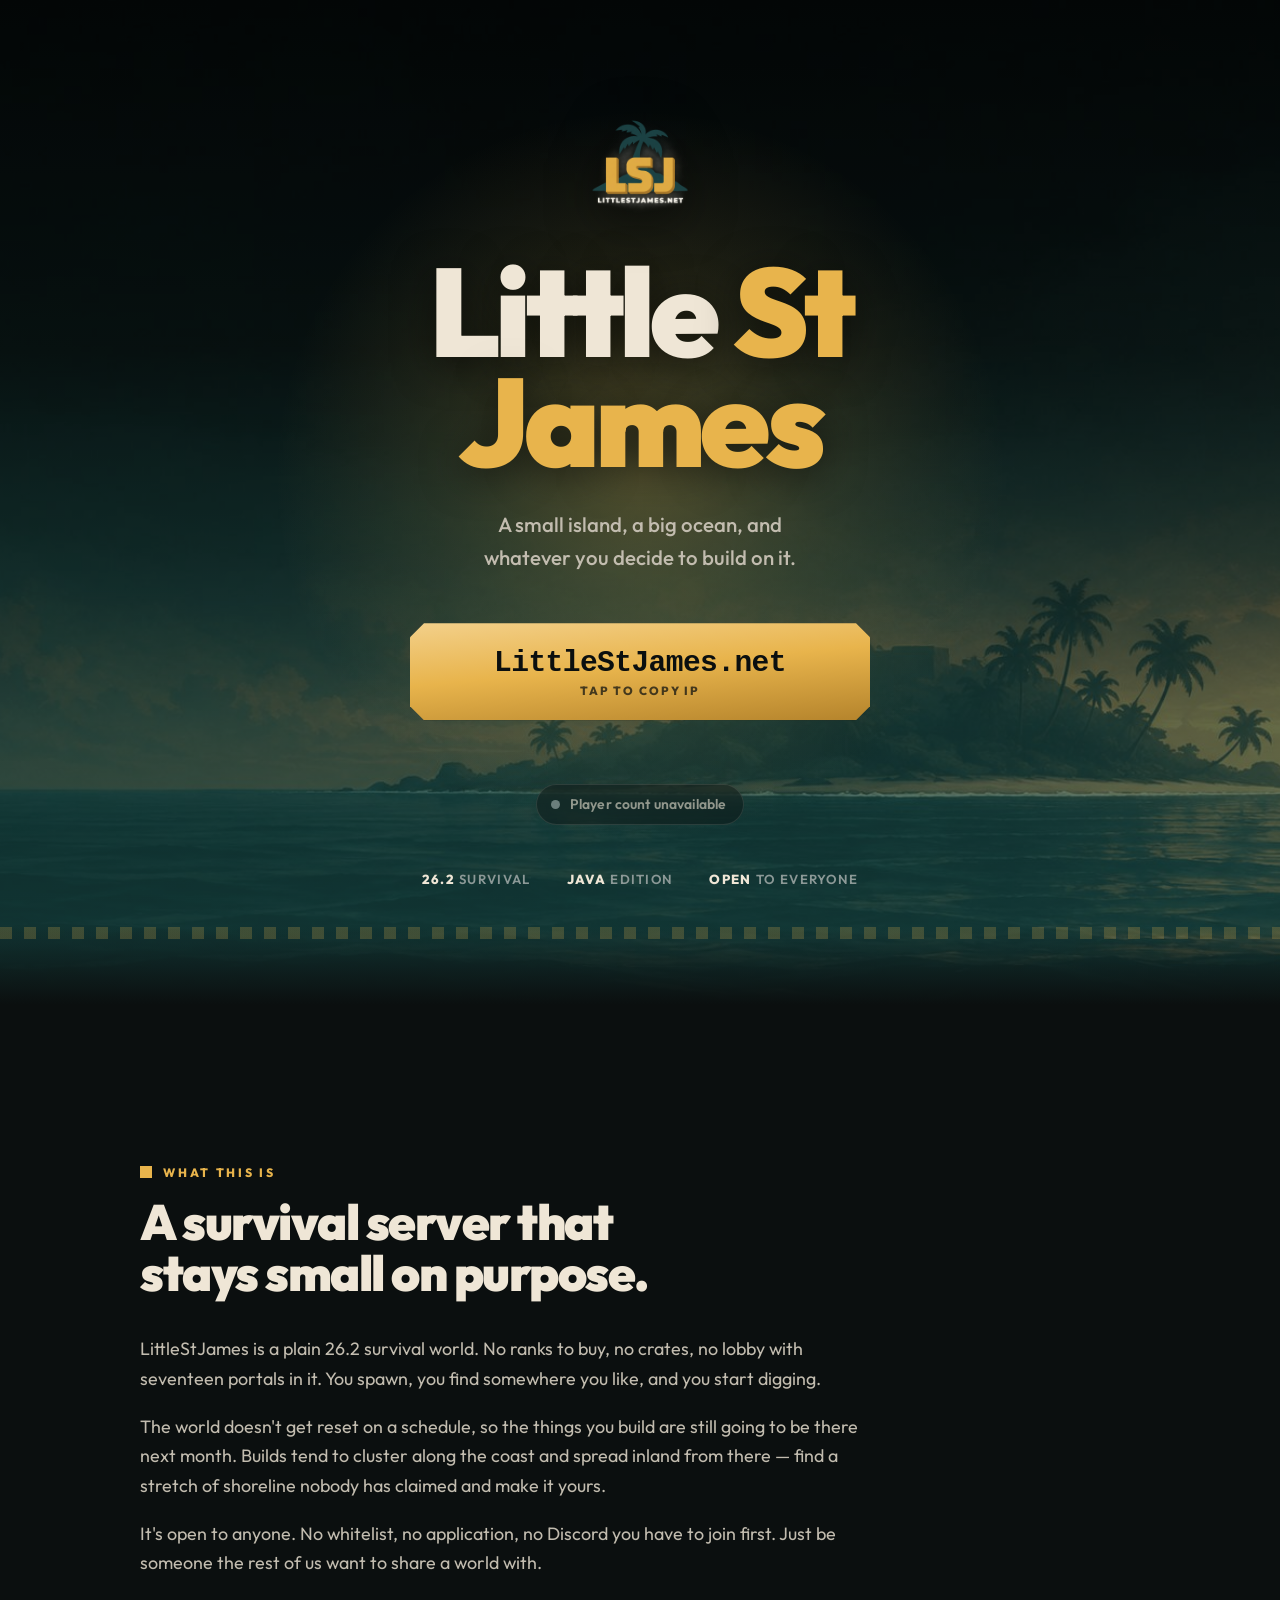
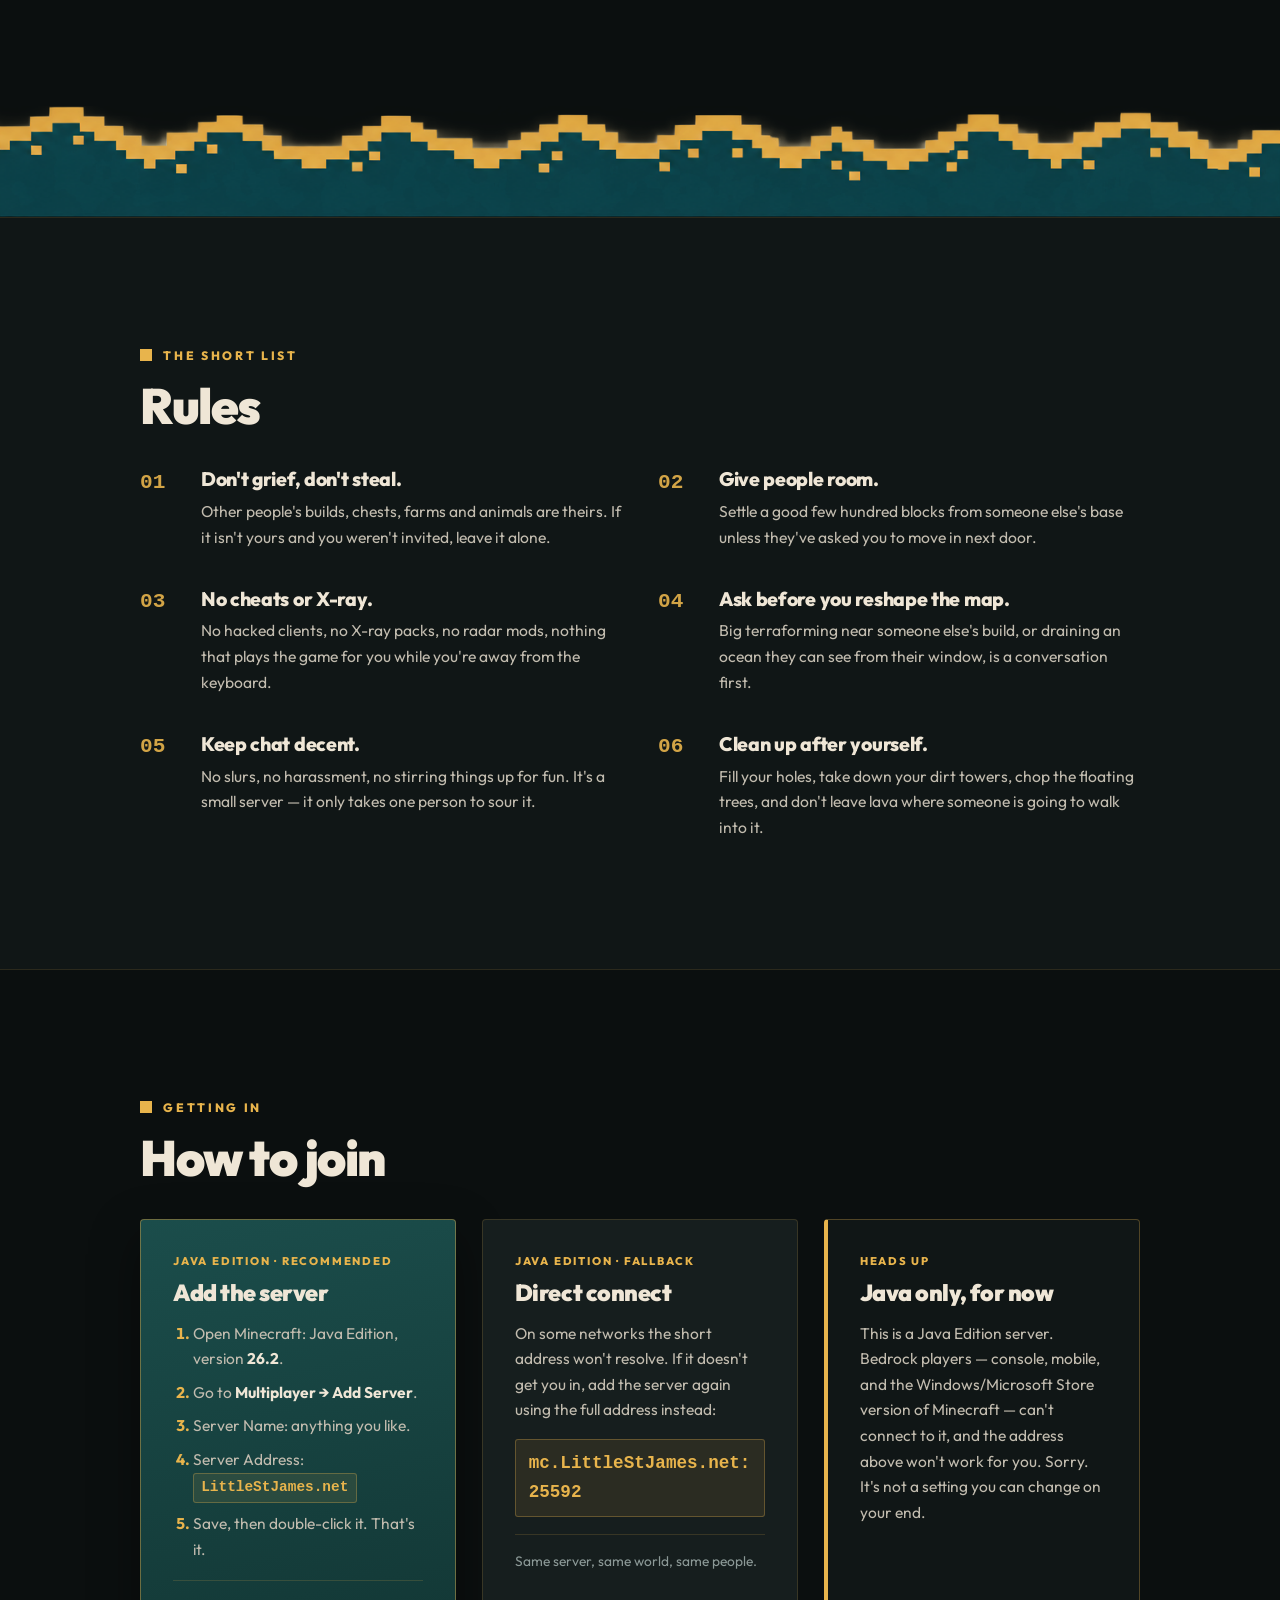
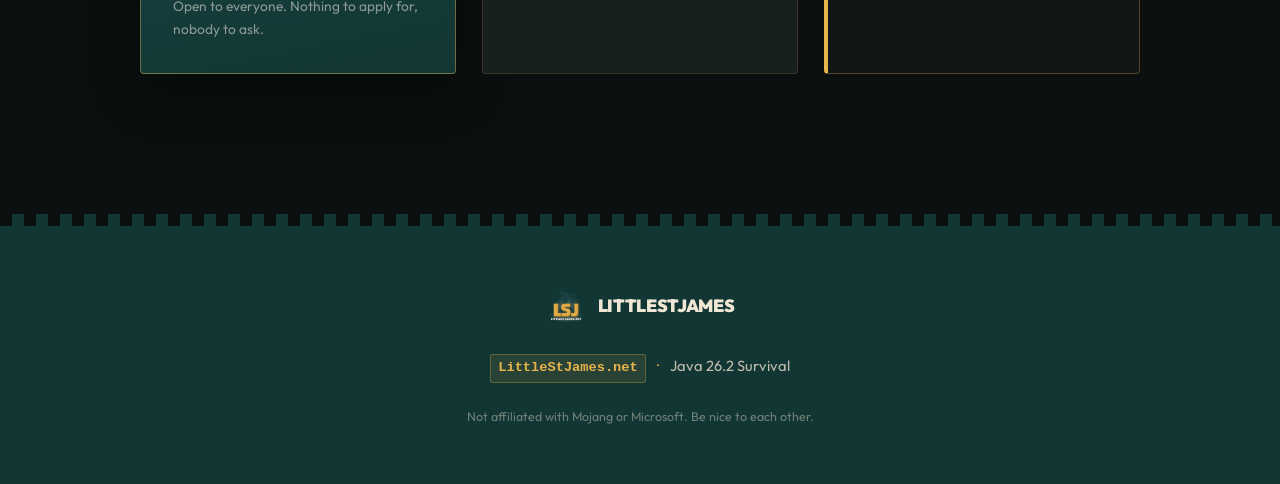
==== index.html @ f07c0906 "LittleStJames.net Single-page site for the LittleStJames Minecraft server. Plain HTML and CSS, no bu" ====
<!doctype html>
<html lang="en">
<head>
<meta charset="utf-8">
<meta name="viewport" content="width=device-width, initial-scale=1">
<title>LittleStJames — Minecraft Survival</title>
<meta name="description" content="A small, friendly 26.2 survival server. Java Edition. Open to everyone — join at LittleStJames.net">
<link rel="canonical" href="https://littlestjames.net/">

<meta property="og:type" content="website">
<meta property="og:url" content="https://littlestjames.net/">
<meta property="og:title" content="LittleStJames — Minecraft Survival">
<meta property="og:description" content="A small, friendly 26.2 survival server. Java Edition. Open to everyone — join at LittleStJames.net">
<meta property="og:image" content="https://littlestjames.net/assets/og-image.png">
<meta property="og:image:width" content="1200">
<meta property="og:image:height" content="630">
<meta name="twitter:card" content="summary_large_image">
<meta name="theme-color" content="#0B0F0F">

<link rel="icon" href="assets/icon.png" type="image/png">
<link rel="apple-touch-icon" href="assets/icon.png">

<link rel="preconnect" href="https://fonts.googleapis.com">
<link rel="preconnect" href="https://fonts.gstatic.com" crossorigin>
<link href="https://fonts.googleapis.com/css2?family=Outfit:wght@400;500;600;800;900&display=swap" rel="stylesheet">

<link rel="stylesheet" href="styles.css">
</head>
<body>

<a class="skip" href="#join">Skip to how to join</a>

<!-- ============ HERO ============ -->
<header class="hero">
  <div class="hero__bg" aria-hidden="true"></div>
  <div class="hero__sun" aria-hidden="true"></div>

  <div class="wrap hero__inner">
    <img class="hero__icon" src="assets/icon.png" alt="LittleStJames server icon" width="132" height="132">

    <h1 class="hero__title">
      <span class="wm-little">Little</span> <span class="wm-st">St</span>
      <span class="wm-james">James</span>
    </h1>
    <p class="hero__tag">A small island, a big ocean, and whatever you decide to build on it.</p>

    <div class="copy">
      <button class="copy__btn" type="button" id="copyBtn" data-ip="LittleStJames.net">
        <span class="copy__label" id="copyLabel">LittleStJames.net</span>
        <span class="copy__hint" id="copyHint">Tap to copy IP</span>
      </button>
      <p class="copy__status" id="copyStatus" role="status" aria-live="polite"></p>
    </div>

    <p class="live" id="live" data-state="loading" role="status">
      <span class="live__dot" aria-hidden="true"></span>
      <span class="live__text" id="liveText">Checking the server…</span>
    </p>
    <p class="live-who" id="liveWho" hidden></p>

    <ul class="hero__meta">
      <li><strong class="ver">26.2</strong> Survival</li>
      <li><strong>Java</strong> Edition</li>
      <li><strong>Open</strong> to everyone</li>
    </ul>
  </div>

  <div class="shore" aria-hidden="true"></div>
</header>

<main>

  <!-- ============ ABOUT ============ -->
  <section class="section" id="about">
    <div class="wrap">
      <p class="eyebrow">What this is</p>
      <h2 class="h2">A survival server that stays small on purpose.</h2>
      <div class="prose">
        <p>LittleStJames is a plain <span class="ver">26.2</span> survival world. No ranks to buy, no crates, no lobby with
        seventeen portals in it. You spawn, you find somewhere you like, and you start digging.</p>
        <p>The world doesn't get reset on a schedule, so the things you build are still going to be
        there next month. Builds tend to cluster along the coast and spread inland from there —
        find a stretch of shoreline nobody has claimed and make it yours.</p>
        <p>It's open to anyone. No whitelist, no application, no Discord you have to join first.
        Just be someone the rest of us want to share a world with.</p>
      </div>
    </div>
  </section>

  <div class="divider" aria-hidden="true"></div>

  <!-- ============ RULES ============ -->
  <section class="section section--alt" id="rules">
    <div class="wrap">
      <p class="eyebrow">The short list</p>
      <h2 class="h2">Rules</h2>

      <ol class="rules">
        <li>
          <h3>Don't grief, don't steal.</h3>
          <p>Other people's builds, chests, farms and animals are theirs. If it isn't yours and you
          weren't invited, leave it alone.</p>
        </li>
        <li>
          <h3>Give people room.</h3>
          <p>Settle a good few hundred blocks from someone else's base unless they've asked you to
          move in next door.</p>
        </li>
        <li>
          <h3>No cheats or X-ray.</h3>
          <p>No hacked clients, no X-ray packs, no radar mods, nothing that plays the game for you
          while you're away from the keyboard.</p>
        </li>
        <li>
          <h3>Ask before you reshape the map.</h3>
          <p>Big terraforming near someone else's build, or draining an ocean they can see from
          their window, is a conversation first.</p>
        </li>
        <li>
          <h3>Keep chat decent.</h3>
          <p>No slurs, no harassment, no stirring things up for fun. It's a small server — it only
          takes one person to sour it.</p>
        </li>
        <li>
          <h3>Clean up after yourself.</h3>
          <p>Fill your holes, take down your dirt towers, chop the floating trees, and don't leave
          lava where someone is going to walk into it.</p>
        </li>
      </ol>
    </div>
  </section>

  <!-- ============ JOIN ============ -->
  <section class="section" id="join">
    <div class="wrap">
      <p class="eyebrow">Getting in</p>
      <h2 class="h2">How to join</h2>

      <div class="cards">

        <article class="card card--primary">
          <p class="card__kicker">Java Edition · Recommended</p>
          <h3 class="card__title">Add the server</h3>
          <ol class="steps">
            <li>Open Minecraft: Java Edition, version <strong class="ver">26.2</strong>.</li>
            <li>Go to <strong>Multiplayer → Add Server</strong>.</li>
            <li>Server Name: anything you like.</li>
            <li>Server Address: <code class="ip" data-copy="LittleStJames.net">LittleStJames.net</code></li>
            <li>Save, then double-click it. That's it.</li>
          </ol>
          <p class="card__note">Open to everyone. Nothing to apply for, nobody to ask.</p>
        </article>

        <article class="card">
          <p class="card__kicker">Java Edition · Fallback</p>
          <h3 class="card__title">Direct connect</h3>
          <p class="card__body">On some networks the short address won't resolve. If it doesn't get
          you in, add the server again using the full address instead:</p>
          <p class="bigip"><code class="ip" data-copy="mc.LittleStJames.net:25592">mc.LittleStJames.net:25592</code></p>
          <p class="card__note">Same server, same world, same people.</p>
        </article>

        <article class="card card--warn">
          <p class="card__kicker">Heads up</p>
          <h3 class="card__title">Java only, for now</h3>
          <p class="card__body">This is a Java Edition server. Bedrock players — console, mobile,
          and the Windows/Microsoft Store version of Minecraft — can't connect to it, and the
          address above won't work for you. Sorry. It's not a setting you can change on your end.</p>
        </article>

      </div>
    </div>
  </section>

</main>

<!-- ============ FOOTER ============ -->
<footer class="footer">
  <div class="wrap footer__inner">
    <div class="footer__brand">
      <img src="assets/icon.png" alt="" width="40" height="40">
      <span>LittleStJames</span>
    </div>
    <p class="footer__meta">
      <code class="ip" data-copy="LittleStJames.net">LittleStJames.net</code>
      <span class="dot">·</span> Java <span class="ver">26.2</span> Survival
    </p>
    <p class="footer__fine">Not affiliated with Mojang or Microsoft. Be nice to each other.</p>
  </div>
</footer>

<script>
(function () {
  var STATUS = document.getElementById('copyStatus');

  /* Legacy path: works when the Clipboard API is absent OR refuses. */
  function legacyCopy(text) {
    return new Promise(function (resolve, reject) {
      var ta = document.createElement('textarea');
      ta.value = text;
      ta.setAttribute('readonly', '');
      ta.style.position = 'fixed';
      ta.style.top = '-1000px';
      document.body.appendChild(ta);
      ta.select();
      ta.setSelectionRange(0, text.length);
      var ok = false;
      try { ok = document.execCommand('copy'); } catch (e) { ok = false; }
      document.body.removeChild(ta);
      ok ? resolve() : reject(new Error('execCommand copy failed'));
    });
  }

  function copy(text) {
    if (navigator.clipboard && navigator.clipboard.writeText && window.isSecureContext) {
      /* If the API rejects (permission denied, document not focused, embedded
         context), fall through to the legacy path rather than giving up. */
      return navigator.clipboard.writeText(text).catch(function () {
        return legacyCopy(text);
      });
    }
    return legacyCopy(text);
  }

  function flash(msg) {
    if (!STATUS) return;
    STATUS.textContent = msg;
    clearTimeout(flash._t);
    flash._t = setTimeout(function () { STATUS.textContent = ''; }, 2600);
  }

  /* Big hero button */
  var btn = document.getElementById('copyBtn');
  var hint = document.getElementById('copyHint');
  if (btn) {
    btn.addEventListener('click', function () {
      copy(btn.dataset.ip).then(function () {
        btn.classList.add('is-copied');
        hint.textContent = 'Copied!';
        flash('Server address copied to your clipboard.');
        clearTimeout(btn._t);
        btn._t = setTimeout(function () {
          btn.classList.remove('is-copied');
          hint.textContent = 'Tap to copy IP';
        }, 2600);
      }).catch(function () {
        hint.textContent = 'Select and copy manually';
        flash('Could not copy automatically — select the address and copy it.');
      });
    });
  }

  /* ---------------------------------------------------------------
     Live player count.
     GitHub Pages is static, so the browser asks a public status API
     which does the actual server query. It follows our SRV record,
     so the plain domain is the right thing to ask about. Responses
     are cached ~60s upstream, so polling faster buys nothing.
     --------------------------------------------------------------- */
  var LIVE_URL = 'https://api.mcstatus.io/v2/status/java/littlestjames.net';
  var live = document.getElementById('live');
  var liveText = document.getElementById('liveText');
  var liveWho = document.getElementById('liveWho');

  function setLive(state, text) {
    if (!live) return;
    live.dataset.state = state;
    liveText.textContent = text;
  }

  /* The version is printed in several places. Drive them all from the live
     server rather than hardcoding, so the page cannot go stale after an
     update. Falls back to whatever is already in the markup. */
  function setVersion(v) {
    if (!v) return;
    v = String(v).trim();
    if (!v || v.length > 24) return;          // ignore junk / long modded strings
    Array.prototype.forEach.call(document.querySelectorAll('.ver'), function (el) {
      el.textContent = v;
    });
  }

  /* Renders a face + name chip per player. Faces come from mc-heads.net,
     which renders the skin from the player's UUID. */
  function setWho(players) {
    if (!liveWho) return;
    liveWho.textContent = '';

    if (!players || !players.length) { liveWho.hidden = true; return; }

    var shown = players.slice(0, 8);

    shown.forEach(function (p) {
      var chip = document.createElement('span');
      chip.className = 'who';

      /* The UUID comes from a third party and goes straight into a URL,
         so only ever let 32 hex characters through. */
      var id = String(p.uuid || '').replace(/-/g, '').toLowerCase();
      if (/^[0-9a-f]{32}$/.test(id)) {
        var img = document.createElement('img');
        img.className = 'who__face';
        img.width = 22;
        img.height = 22;
        img.alt = '';                    /* the name sits right beside it */
        img.decoding = 'async';
        img.referrerPolicy = 'no-referrer';
        img.src = 'https://mc-heads.net/avatar/' + id + '/48';
        /* If the avatar service is down, drop the image and keep the name. */
        img.addEventListener('error', function () { img.remove(); });
        chip.appendChild(img);
      }

      var nm = document.createElement('span');
      nm.className = 'who__name';
      nm.textContent = p.name;          /* textContent, never innerHTML */
      chip.appendChild(nm);

      liveWho.appendChild(chip);
    });

    if (players.length > shown.length) {
      var more = document.createElement('span');
      more.className = 'who who--more';
      more.textContent = '+' + (players.length - shown.length) + ' more';
      liveWho.appendChild(more);
    }

    liveWho.hidden = false;
  }

  function refreshLive() {
    if (!live) return;

    /* Don't let a hanging request leave "Checking…" on screen forever. */
    var ctl = typeof AbortController !== 'undefined' ? new AbortController() : null;
    var timer = setTimeout(function () { if (ctl) ctl.abort(); }, 8000);

    fetch(LIVE_URL, ctl ? { signal: ctl.signal } : undefined)
      .then(function (r) {
        if (!r.ok) throw new Error('HTTP ' + r.status);
        return r.json();
      })
      .then(function (d) {
        clearTimeout(timer);
        if (!d || !d.online) {
          setLive('offline', 'Server offline');
          setWho(null);
          return;
        }

        if (d.version) setVersion(d.version.name_clean || d.version.name_raw);

        var n = (d.players && typeof d.players.online === 'number') ? d.players.online : 0;
        var max = (d.players && d.players.max) ? d.players.max : null;

        /* The sample list is capped by the server and can be absent entirely,
           so treat it as a bonus rather than the source of the count. */
        var who = [];
        if (d.players && d.players.list) {
          who = d.players.list.map(function (p) {
            return { name: p.name_clean || p.name_raw || '', uuid: p.uuid || '' };
          }).filter(function (p) { return p.name; });
        }
        setWho(who);

        if (n === 0) {
          setLive('empty', 'Online — nobody on right now');
        } else {
          setLive('online', max ? n + ' of ' + max + ' players online'
                                : n + (n === 1 ? ' player' : ' players') + ' online');
        }
      })
      .catch(function () {
        clearTimeout(timer);
        /* The API is a third party; if it's down that says nothing
           about the server, so don't claim the server is offline. */
        setLive('unknown', 'Player count unavailable');
        setWho(null);
      });
  }

  if (live) {
    refreshLive();
    setInterval(refreshLive, 60000);
    /* Re-check when someone comes back to the tab rather than showing stale data. */
    document.addEventListener('visibilitychange', function () {
      if (document.visibilityState === 'visible') refreshLive();
    });
  }

  /* Inline <code class="ip"> chips */
  Array.prototype.forEach.call(document.querySelectorAll('.ip[data-copy]'), function (el) {
    el.setAttribute('role', 'button');
    el.setAttribute('tabindex', '0');
    el.setAttribute('title', 'Click to copy');

    function go() {
      copy(el.dataset.copy).then(function () {
        el.classList.add('is-copied');
        flash('Copied ' + el.dataset.copy);
        clearTimeout(el._t);
        el._t = setTimeout(function () { el.classList.remove('is-copied'); }, 1600);
      }).catch(function () {
        flash('Could not copy — select it and copy manually.');
      });
    }

    el.addEventListener('click', go);
    el.addEventListener('keydown', function (e) {
      if (e.key === 'Enter' || e.key === ' ') { e.preventDefault(); go(); }
    });
  });
})();
</script>

</body>
</html>
---- styles.css ----
/* =========================================================
   Littlest James — littlestjames.net
   Plain CSS, no build step.
   Palette: warm gold / deep teal / near-black
   ========================================================= */

:root {
  --gold:       #E8B44C;
  --gold-soft:  #F3D08A;
  --gold-deep:  #B5842C;

  --teal:       #1B4D4B;
  --teal-deep:  #123634;
  --teal-lift:  #266764;

  --ink:        #0B0F0F;
  --ink-2:      #101616;
  --ink-3:      #161E1E;

  --sand:       #EFE6D6;
  --sand-dim:   #C2BCAF;
  --muted:      #8C9997;

  --wrap:       1080px;
  --step:       12px;         /* pixel grid unit */

  --mono: ui-monospace, "SFMono-Regular", "JetBrains Mono", "Cascadia Mono", Menlo, Consolas, monospace;
  --sans: "Outfit", system-ui, -apple-system, "Segoe UI", Roboto, Helvetica, Arial, sans-serif;
}

*, *::before, *::after { box-sizing: border-box; }

html { -webkit-text-size-adjust: 100%; scroll-behavior: smooth; }

@media (prefers-reduced-motion: reduce) {
  html { scroll-behavior: auto; }
  *, *::before, *::after {
    animation-duration: .001ms !important;
    transition-duration: .001ms !important;
  }
}

body {
  margin: 0;
  background: var(--ink);
  color: var(--sand);
  font-family: var(--sans);
  font-size: 17px;
  line-height: 1.65;
  -webkit-font-smoothing: antialiased;
  overflow-x: hidden;
}

img { max-width: 100%; height: auto; display: block; }

::selection { background: var(--gold); color: var(--ink); }

.skip {
  position: absolute;
  left: -9999px;
  top: 0;
  background: var(--gold);
  color: var(--ink);
  padding: .75rem 1.25rem;
  font-weight: 800;
  z-index: 99;
}
.skip:focus { left: 0; }

.wrap {
  width: 100%;
  max-width: var(--wrap);
  margin-inline: auto;
  padding-inline: clamp(1.25rem, 5vw, 2.5rem);
}

/* =========================================================
   HERO
   ========================================================= */

.hero {
  position: relative;
  min-height: 100svh;
  display: flex;
  align-items: center;
  justify-content: center;
  text-align: center;
  padding: clamp(4rem, 12vh, 8rem) 0 clamp(7rem, 16vh, 10rem);
  overflow: hidden;
  isolation: isolate;
  /* Sunset-over-water base. Survives on its own if hero.jpg is missing. */
  background:
    linear-gradient(180deg, #050808 0%, #0B1413 34%, #17403E 70%, #1B4D4B 100%);
}

/* Optional generated artwork, layered over the gradient */
.hero__bg {
  position: absolute;
  inset: 0;
  z-index: -2;
  background-image: url("assets/hero.jpg");
  background-size: cover;
  background-position: center 60%;
  opacity: .34;
  filter: saturate(.85) contrast(1.05);
}

/* Warm sun glow behind the wordmark */
.hero__sun {
  position: absolute;
  z-index: -1;
  left: 50%;
  top: 46%;
  width: min(88vw, 760px);
  aspect-ratio: 1;
  transform: translate(-50%, -50%);
  background: radial-gradient(circle at center,
    rgba(232, 180, 76, .30) 0%,
    rgba(232, 180, 76, .13) 34%,
    rgba(232, 180, 76, 0) 68%);
  pointer-events: none;
}

.hero__inner { position: relative; }

.hero__icon {
  width: clamp(84px, 16vw, 112px);
  height: auto;
  aspect-ratio: 1;
  margin: 0 auto clamp(1.5rem, 4vw, 2.25rem);
  /* No frame — the logo has its own transparency, so it sits directly on
     the art. drop-shadow follows the artwork's alpha; box-shadow would
     draw a rectangle behind it and put the box straight back. */
  filter: drop-shadow(0 10px 26px rgba(0, 0, 0, .75));
}

.hero__title {
  margin: 0;
  font-weight: 900;
  font-size: clamp(3.1rem, 13.5vw, 7.8rem);
  line-height: .88;
  letter-spacing: -.04em;
  text-shadow: 0 6px 40px rgba(0, 0, 0, .55);
}

/* Wordmark: Little / St / James, coloured to carry the LittleStJames casing */
.wm-little { color: var(--sand); }
.wm-st     { color: var(--gold); }
.wm-james  { display: block; color: var(--gold); }

.hero__tag {
  margin: clamp(1.35rem, 4vw, 2rem) auto 0;
  max-width: 34ch;
  font-size: clamp(1.02rem, 2.6vw, 1.28rem);
  font-weight: 500;
  color: var(--sand-dim);
  text-wrap: balance;
}

/* ---------- The big copy button ---------- */

.copy { margin-top: clamp(2rem, 6vw, 3rem); }

.copy__btn {
  --notch: 14px;
  display: inline-flex;
  flex-direction: column;
  align-items: center;
  gap: .2rem;
  width: min(100%, 460px);
  padding: clamp(1rem, 3.4vw, 1.4rem) clamp(1.5rem, 5vw, 2.75rem);
  border: 0;
  cursor: pointer;
  font-family: inherit;
  color: var(--ink);
  background: linear-gradient(175deg, var(--gold-soft) 0%, var(--gold) 46%, var(--gold-deep) 100%);
  box-shadow:
    0 10px 0 -2px rgba(0, 0, 0, .45),
    0 22px 50px rgba(232, 180, 76, .22);
  /* pixel-cut corners */
  clip-path: polygon(
    var(--notch) 0, calc(100% - var(--notch)) 0,
    100% var(--notch), 100% calc(100% - var(--notch)),
    calc(100% - var(--notch)) 100%, var(--notch) 100%,
    0 calc(100% - var(--notch)), 0 var(--notch)
  );
  transition: transform .14s ease, box-shadow .14s ease, filter .14s ease;
}

.copy__btn:hover  { transform: translateY(-3px); filter: brightness(1.05); }
.copy__btn:active { transform: translateY(2px); box-shadow: 0 6px 0 -2px rgba(0,0,0,.45); }
.copy__btn:focus-visible { outline: 3px solid var(--sand); outline-offset: 5px; }

.copy__label {
  font-family: var(--mono);
  font-size: clamp(1.15rem, 4.6vw, 1.85rem);
  font-weight: 700;
  letter-spacing: -.02em;
  line-height: 1.15;
  /* Break only when there is genuinely no room, rather than always. */
  overflow-wrap: anywhere;
}

.copy__hint {
  font-size: .74rem;
  font-weight: 800;
  letter-spacing: .16em;
  text-transform: uppercase;
  opacity: .72;
}

.copy__btn.is-copied {
  background: linear-gradient(175deg, #7FD6A4 0%, #4FBF85 50%, #2E8B5F 100%);
}

.copy__status {
  min-height: 1.4em;
  margin: .85rem 0 0;
  font-size: .88rem;
  color: var(--gold-soft);
}

/* ---------- Live player count ---------- */

.live {
  display: inline-flex;
  align-items: center;
  gap: .6rem;
  margin: clamp(1.4rem, 4vw, 1.9rem) 0 0;
  padding: .5rem 1.05rem .5rem .9rem;
  border: 1px solid rgba(239, 230, 214, .16);
  border-radius: 999px;
  background: rgba(11, 15, 15, .55);
  backdrop-filter: blur(6px);
  font-size: .87rem;
  font-weight: 600;
  letter-spacing: .01em;
  color: var(--sand-dim);
}

.live__dot {
  width: 9px;
  height: 9px;
  border-radius: 50%;
  background: var(--muted);
  flex: none;
}

.live[data-state="online"]  { color: var(--sand); border-color: rgba(79, 191, 133, .4); }
.live[data-state="online"] .live__dot {
  background: #4FBF85;
  box-shadow: 0 0 0 0 rgba(79, 191, 133, .6);
  animation: livePulse 2.4s ease-out infinite;
}

.live[data-state="empty"] .live__dot   { background: var(--gold); }
.live[data-state="offline"]            { border-color: rgba(226, 108, 96, .35); }
.live[data-state="offline"] .live__dot { background: #E26C60; }
.live[data-state="loading"] .live__dot { animation: liveBlink 1.3s ease-in-out infinite; }
.live[data-state="unknown"]            { opacity: .72; }

@keyframes livePulse {
  0%   { box-shadow: 0 0 0 0 rgba(79, 191, 133, .55); }
  70%  { box-shadow: 0 0 0 9px rgba(79, 191, 133, 0); }
  100% { box-shadow: 0 0 0 0 rgba(79, 191, 133, 0); }
}
@keyframes liveBlink {
  0%, 100% { opacity: .3; }
  50%      { opacity: 1; }
}

.live-who {
  display: flex;
  flex-wrap: wrap;
  justify-content: center;
  gap: .45rem .5rem;
  margin: .9rem auto 0;
  padding: 0;
  max-width: 40ch;
}
/* display:flex would otherwise beat the [hidden] attribute */
.live-who[hidden] { display: none; }

.who {
  display: inline-flex;
  align-items: center;
  gap: .42rem;
  padding: .22rem .62rem .22rem .24rem;
  border-radius: 999px;
  background: rgba(239, 230, 214, .06);
  box-shadow: inset 0 0 0 1px rgba(232, 180, 76, .2);
  font-size: .78rem;
  font-weight: 600;
  color: var(--sand-dim);
  line-height: 1.4;
}

.who__face {
  width: 22px;
  height: 22px;
  border-radius: 3px;
  flex: none;
  /* A Minecraft face is an 8x8 sprite — keep the pixels crisp. */
  image-rendering: pixelated;
}

.who__name { overflow-wrap: anywhere; }

.who--more {
  padding-inline: .62rem;
  color: var(--muted);
  font-weight: 500;
}

/* ---------- Hero meta strip ---------- */

.hero__meta {
  display: flex;
  flex-wrap: wrap;
  justify-content: center;
  gap: .6rem clamp(1rem, 4vw, 2.25rem);
  margin: clamp(2rem, 5vw, 2.75rem) 0 0;
  padding: 0;
  list-style: none;
  font-size: .82rem;
  font-weight: 600;
  letter-spacing: .1em;
  text-transform: uppercase;
  color: var(--muted);
}
.hero__meta strong { color: var(--sand); font-weight: 800; }

/* ---------- Pixel shoreline ---------- */

.shore {
  position: absolute;
  left: 0;
  right: 0;
  bottom: 0;
  height: clamp(70px, 12vh, 130px);
  background: linear-gradient(180deg, rgba(11,15,15,0) 0%, var(--ink) 72%);
  pointer-events: none;
}
.shore::before {
  content: "";
  position: absolute;
  left: 0;
  right: 0;
  bottom: calc(100% - var(--step));
  height: var(--step);
  background: repeating-linear-gradient(
    90deg,
    rgba(232, 180, 76, .22) 0 var(--step),
    transparent var(--step) calc(var(--step) * 2)
  );
}

/* =========================================================
   SECTION DIVIDER
   Full-bleed strip. The art is pre-cropped to just the wave
   band (1536x134), so it needs no offset: at 100vw wide it
   renders 134/1536 = 8.72vw tall, which is the element height.
   ========================================================= */

.divider {
  height: 8.72vw;
  background-image: url("assets/divider.png");
  background-size: 100% auto;
  background-repeat: no-repeat;
  pointer-events: none;
}

/* =========================================================
   SECTIONS
   ========================================================= */

.section {
  padding: clamp(4.5rem, 12vw, 8rem) 0;
  position: relative;
}

.section--alt {
  background: var(--ink-2);
  border-block: 1px solid rgba(232, 180, 76, .12);
}

.eyebrow {
  margin: 0 0 .9rem;
  font-size: .76rem;
  font-weight: 800;
  letter-spacing: .22em;
  text-transform: uppercase;
  color: var(--gold);
}
.eyebrow::before {
  content: "";
  display: inline-block;
  width: var(--step);
  height: var(--step);
  margin-right: .7rem;
  background: var(--gold);
  vertical-align: -1px;
}

.h2 {
  margin: 0 0 clamp(1.5rem, 4vw, 2.25rem);
  font-size: clamp(1.9rem, 6vw, 3.1rem);
  font-weight: 900;
  line-height: 1.02;
  letter-spacing: -.03em;
  max-width: 20ch;
  text-wrap: balance;
}

.prose {
  max-width: 62ch;
  font-size: clamp(1.02rem, 2.3vw, 1.12rem);
  color: var(--sand-dim);
}
.prose p { margin: 0 0 1.15rem; }
.prose p:last-child { margin-bottom: 0; }

/* =========================================================
   RULES
   ========================================================= */

.rules {
  counter-reset: rule;
  list-style: none;
  margin: 0;
  padding: 0;
  display: grid;
  gap: clamp(1.5rem, 4vw, 2.25rem);
  grid-template-columns: repeat(auto-fit, minmax(min(100%, 320px), 1fr));
}

.rules li {
  counter-increment: rule;
  position: relative;
  padding-left: clamp(3.1rem, 8vw, 3.8rem);
}

.rules li::before {
  content: counter(rule, decimal-leading-zero);
  position: absolute;
  left: 0;
  top: -.12em;
  font-family: var(--mono);
  font-size: 1.32rem;
  font-weight: 700;
  color: var(--gold);
  opacity: .9;
}

.rules h3 {
  margin: 0 0 .45rem;
  font-size: clamp(1.08rem, 2.8vw, 1.22rem);
  font-weight: 800;
  letter-spacing: -.015em;
  line-height: 1.25;
}

.rules p {
  margin: 0;
  color: var(--sand-dim);
  font-size: .98rem;
}

/* =========================================================
   HOW TO JOIN
   ========================================================= */

.cards {
  display: grid;
  gap: clamp(1.1rem, 3vw, 1.6rem);
  grid-template-columns: repeat(auto-fit, minmax(min(100%, 290px), 1fr));
  align-items: stretch;
}

.card {
  padding: clamp(1.5rem, 4vw, 2rem);
  background: var(--ink-3);
  border: 1px solid rgba(232, 180, 76, .16);
  border-radius: 4px;
  height: 100%;
}

.card--primary {
  background: linear-gradient(168deg, var(--teal) 0%, var(--teal-deep) 100%);
  border-color: rgba(232, 180, 76, .42);
  box-shadow: 0 18px 50px rgba(0, 0, 0, .38);
}

.card--warn {
  background: var(--ink-2);
  border-color: rgba(232, 180, 76, .3);
  border-left: 4px solid var(--gold);
}

.card__kicker {
  margin: 0 0 .55rem;
  font-size: .7rem;
  font-weight: 800;
  letter-spacing: .16em;
  text-transform: uppercase;
  color: var(--gold);
}

.card__title {
  margin: 0 0 .9rem;
  font-size: clamp(1.2rem, 3.2vw, 1.45rem);
  font-weight: 900;
  letter-spacing: -.02em;
  line-height: 1.15;
}

.card__body {
  margin: 0 0 1rem;
  color: var(--sand-dim);
  font-size: .97rem;
}

.card__note {
  margin: 1.1rem 0 0;
  padding-top: .9rem;
  border-top: 1px solid rgba(232, 180, 76, .16);
  font-size: .86rem;
  color: var(--muted);
}

.steps {
  margin: 0;
  padding-left: 1.25rem;
  color: var(--sand-dim);
  font-size: .97rem;
}
.steps li { margin-bottom: .5rem; }
.steps li::marker { color: var(--gold); font-weight: 700; }
.steps strong { color: var(--sand); font-weight: 700; }

.bigip { margin: 0 0 .4rem; }
.bigip .ip { font-size: clamp(.95rem, 3.4vw, 1.1rem); padding: .55rem .8rem; }

/* ---------- Copyable IP chips ---------- */

.ip {
  display: inline-block;
  font-family: var(--mono);
  font-size: .93em;
  font-weight: 600;
  color: var(--gold);
  background: rgba(232, 180, 76, .1);
  border: 1px solid rgba(232, 180, 76, .3);
  border-radius: 3px;
  padding: .15rem .45rem;
  word-break: break-all;
  transition: background .14s ease, color .14s ease, border-color .14s ease;
}
.ip[role="button"] { cursor: pointer; }
.ip[role="button"]:hover {
  background: var(--gold);
  color: var(--ink);
  border-color: var(--gold);
}
.ip:focus-visible { outline: 2px solid var(--gold); outline-offset: 3px; }
.ip.is-copied {
  background: #4FBF85;
  border-color: #4FBF85;
  color: var(--ink);
}

/* =========================================================
   FOOTER
   ========================================================= */

.footer {
  background: var(--teal-deep);
  border-top: var(--step) solid var(--ink);
  padding: clamp(3rem, 8vw, 4.5rem) 0 clamp(2.5rem, 6vw, 3.5rem);
  position: relative;
}
.footer::before {
  content: "";
  position: absolute;
  left: 0;
  right: 0;
  top: 0;
  height: var(--step);
  background: repeating-linear-gradient(
    90deg,
    var(--ink) 0 var(--step),
    transparent var(--step) calc(var(--step) * 2)
  );
}

.footer__inner { text-align: center; }

.footer__brand {
  display: inline-flex;
  align-items: center;
  gap: .75rem;
  font-weight: 900;
  font-size: 1.1rem;
  letter-spacing: -.02em;
  text-transform: uppercase;
}
.footer__brand img {
  width: 40px;
  height: 40px;
}

.footer__meta {
  margin: 1.25rem 0 0;
  font-size: .92rem;
  color: var(--sand-dim);
}
.footer__meta .dot { margin: 0 .5rem; color: var(--gold); }

.footer__fine {
  margin: 1.5rem 0 0;
  font-size: .78rem;
  color: rgba(239, 230, 214, .42);
}

/* =========================================================
   SMALL SCREENS
   ========================================================= */

@media (max-width: 480px) {
  body { font-size: 16px; }
  .hero { min-height: 92svh; }
  .copy__btn { --notch: 10px; width: 100%; }
  .rules li { padding-left: 2.6rem; }
  .rules li::before { font-size: 1.15rem; }
}
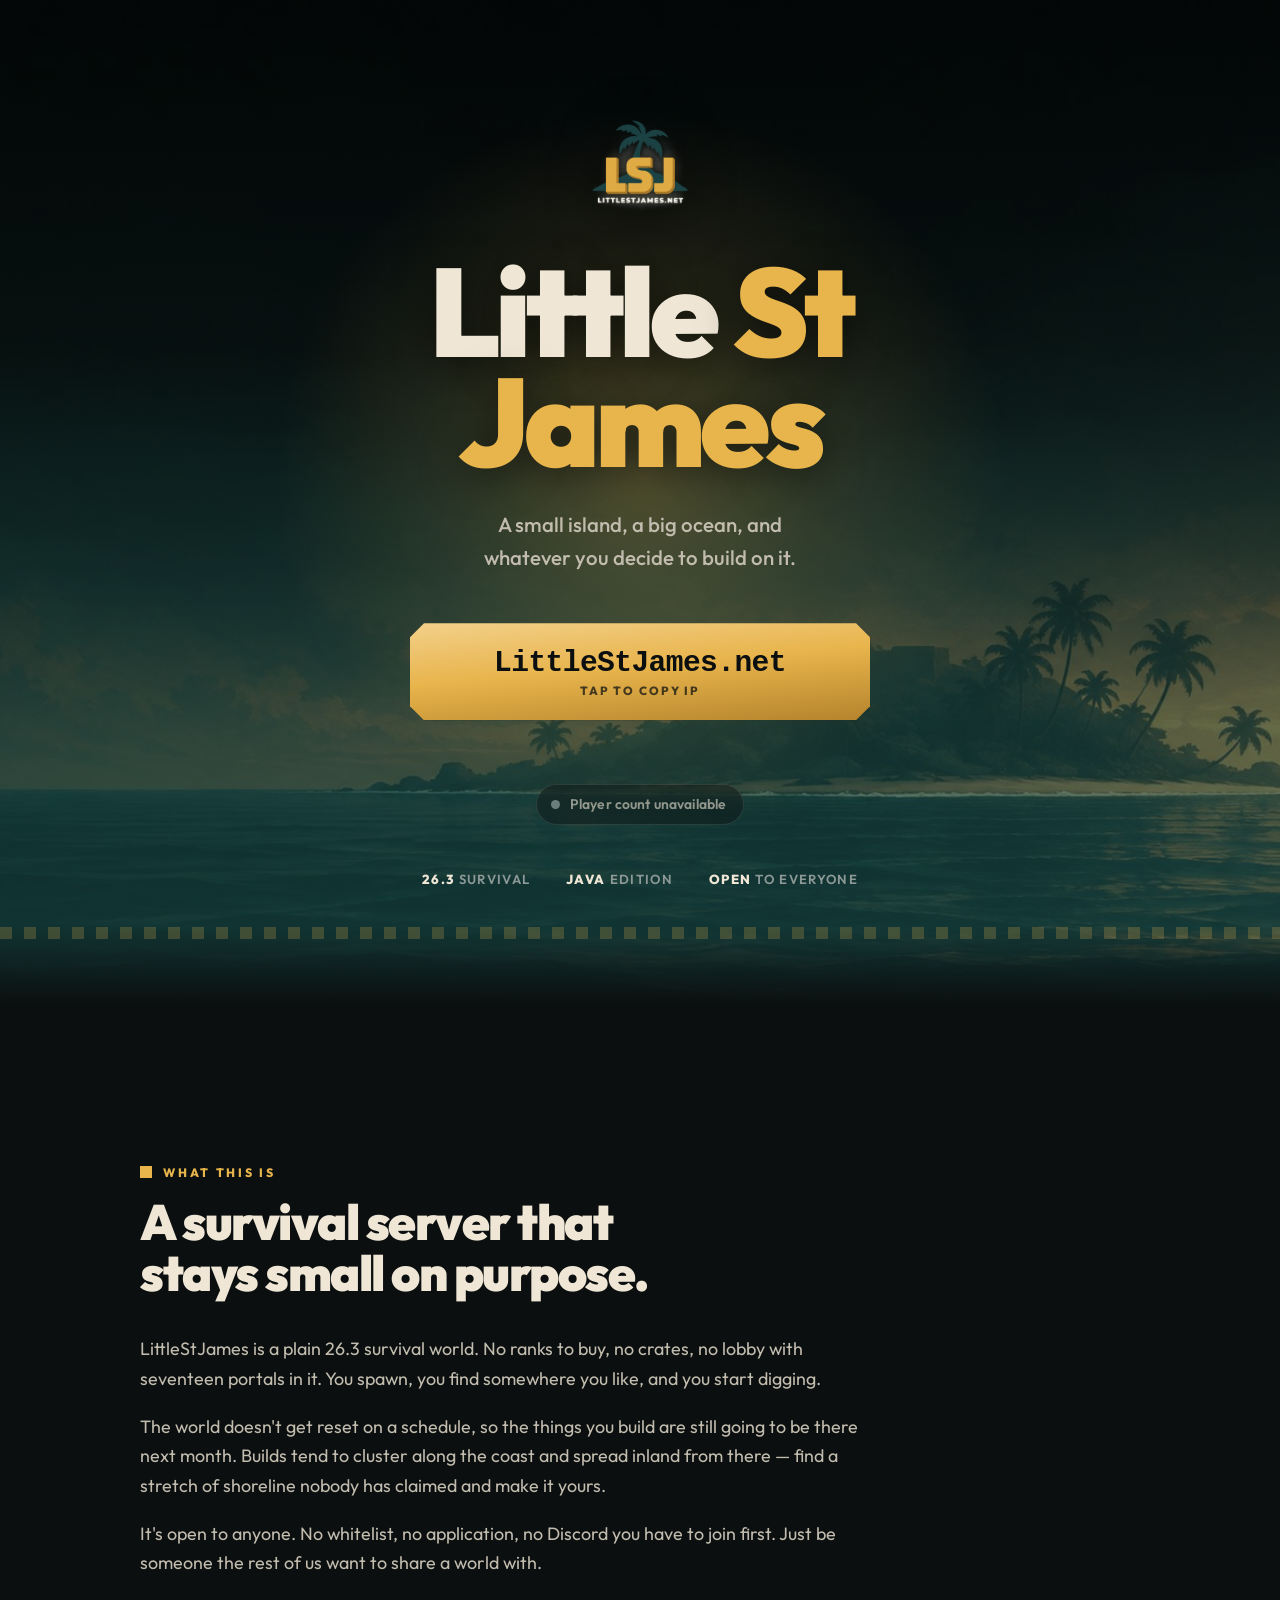
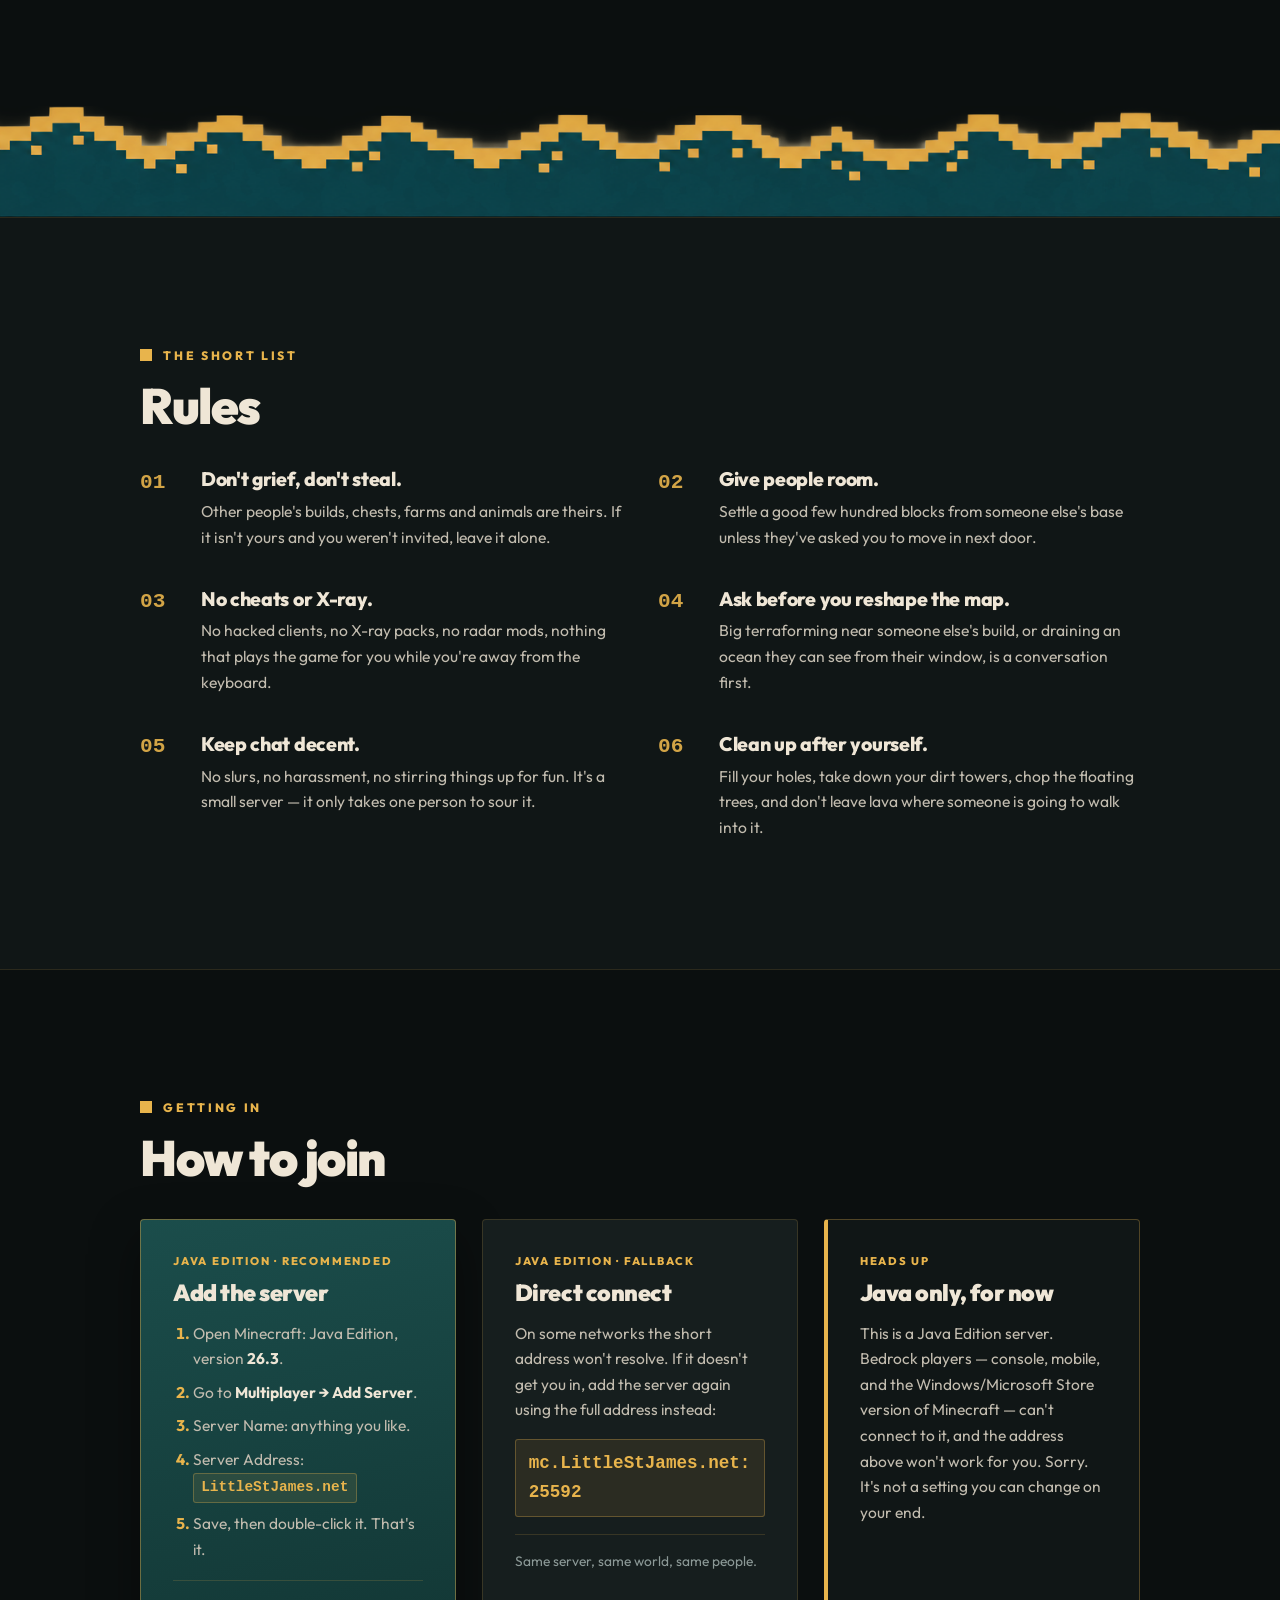
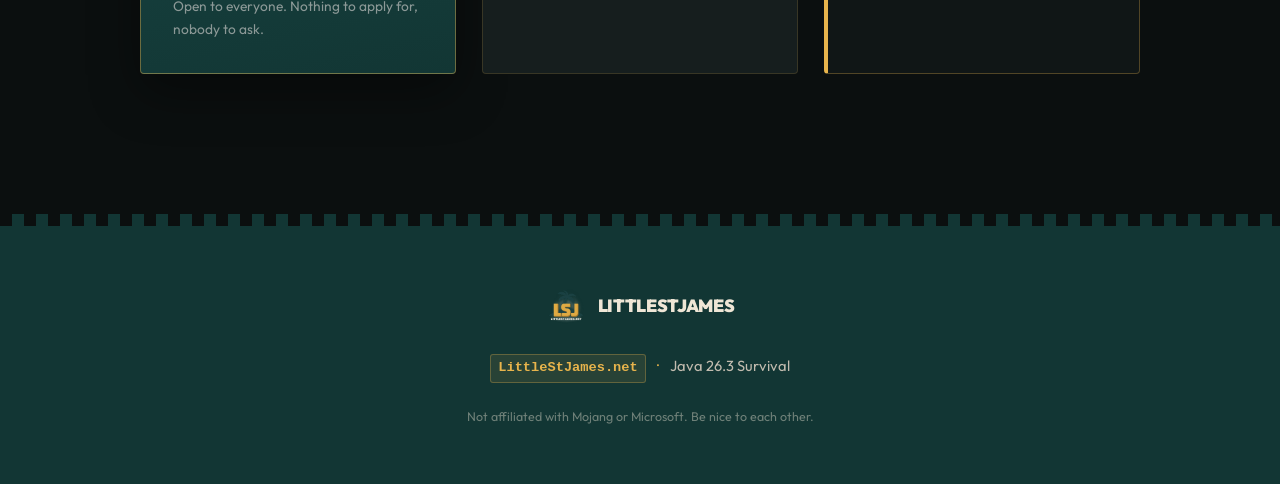
==== commit 8fa7e89c: "Refresh share card for version 26.3" ====
--- a/index.html
+++ b/index.html
@@ -3,19 +3,21 @@
 <head>
 <meta charset="utf-8">
 <meta name="viewport" content="width=device-width, initial-scale=1">
-<title>LittleStJames — Minecraft Survival</title>
-<meta name="description" content="A small, friendly 26.2 survival server. Java Edition. Open to everyone — join at LittleStJames.net">
+<title>LittleStJames — Minecraft Survival Server</title>
+<meta name="description" content="A small, friendly Minecraft survival server for Java Edition. No whitelist, no ranks to buy, no scheduled resets — just a shared island world.">
 <link rel="canonical" href="https://littlestjames.net/">
 
 <meta property="og:type" content="website">
 <meta property="og:url" content="https://littlestjames.net/">
-<meta property="og:title" content="LittleStJames — Minecraft Survival">
-<meta property="og:description" content="A small, friendly 26.2 survival server. Java Edition. Open to everyone — join at LittleStJames.net">
+<meta property="og:site_name" content="LittleStJames">
+<meta property="og:title" content="LittleStJames — Minecraft Survival Server">
+<meta property="og:description" content="A small, friendly Minecraft survival server for Java Edition. No whitelist, no ranks to buy, no scheduled resets — just a shared island world.">
 <meta property="og:image" content="https://littlestjames.net/assets/og-image.png">
 <meta property="og:image:width" content="1200">
 <meta property="og:image:height" content="630">
+<meta property="og:image:alt" content="LittleStJames — a Minecraft survival server. Join at LittleStJames.net">
 <meta name="twitter:card" content="summary_large_image">
-<meta name="theme-color" content="#0B0F0F">
+<meta name="theme-color" content="#E8B44C">
 
 <link rel="icon" href="assets/icon.png" type="image/png">
 <link rel="apple-touch-icon" href="assets/icon.png">
@@ -25,6 +27,10 @@
 <link href="https://fonts.googleapis.com/css2?family=Outfit:wght@400;500;600;800;900&display=swap" rel="stylesheet">
 
 <link rel="stylesheet" href="styles.css">
+
+<!-- The live badge can only be filled in by script. Without JS it would sit
+     on "Checking the server…" forever, so hide it rather than lie. -->
+<noscript><style>.live, .live-who { display: none !important; }</style></noscript>
 </head>
 <body>
 
@@ -59,7 +65,7 @@
     <p class="live-who" id="liveWho" hidden></p>
 
     <ul class="hero__meta">
-      <li><strong class="ver">26.2</strong> Survival</li>
+      <li><strong class="ver">26.3</strong> Survival</li>
       <li><strong>Java</strong> Edition</li>
       <li><strong>Open</strong> to everyone</li>
     </ul>
@@ -76,7 +82,7 @@
       <p class="eyebrow">What this is</p>
       <h2 class="h2">A survival server that stays small on purpose.</h2>
       <div class="prose">
-        <p>LittleStJames is a plain <span class="ver">26.2</span> survival world. No ranks to buy, no crates, no lobby with
+        <p>LittleStJames is a plain <span class="ver">26.3</span> survival world. No ranks to buy, no crates, no lobby with
         seventeen portals in it. You spawn, you find somewhere you like, and you start digging.</p>
         <p>The world doesn't get reset on a schedule, so the things you build are still going to be
         there next month. Builds tend to cluster along the coast and spread inland from there —
@@ -142,7 +148,7 @@
           <p class="card__kicker">Java Edition · Recommended</p>
           <h3 class="card__title">Add the server</h3>
           <ol class="steps">
-            <li>Open Minecraft: Java Edition, version <strong class="ver">26.2</strong>.</li>
+            <li>Open Minecraft: Java Edition, version <strong class="ver">26.3</strong>.</li>
             <li>Go to <strong>Multiplayer → Add Server</strong>.</li>
             <li>Server Name: anything you like.</li>
             <li>Server Address: <code class="ip" data-copy="LittleStJames.net">LittleStJames.net</code></li>
@@ -183,7 +189,7 @@
     </div>
     <p class="footer__meta">
       <code class="ip" data-copy="LittleStJames.net">LittleStJames.net</code>
-      <span class="dot">·</span> Java <span class="ver">26.2</span> Survival
+      <span class="dot">·</span> Java <span class="ver">26.3</span> Survival
     </p>
     <p class="footer__fine">Not affiliated with Mojang or Microsoft. Be nice to each other.</p>
   </div>
